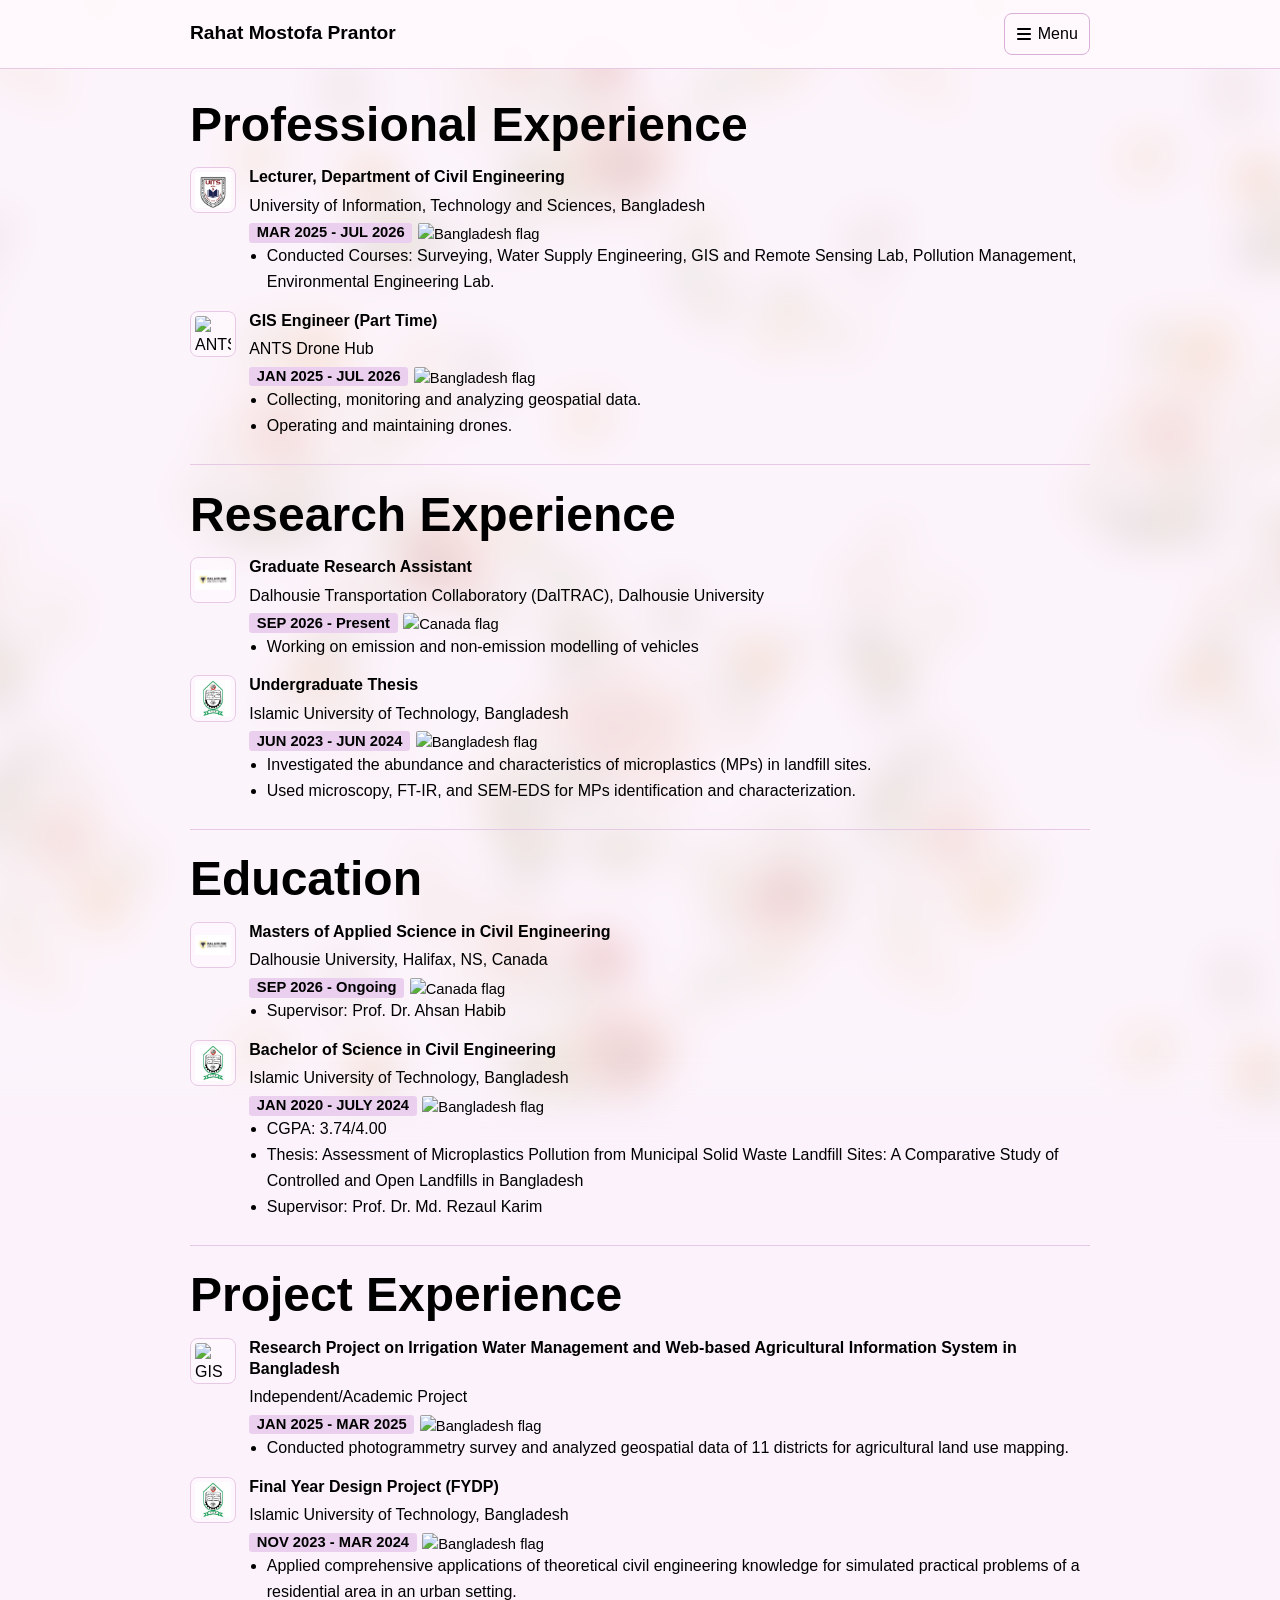
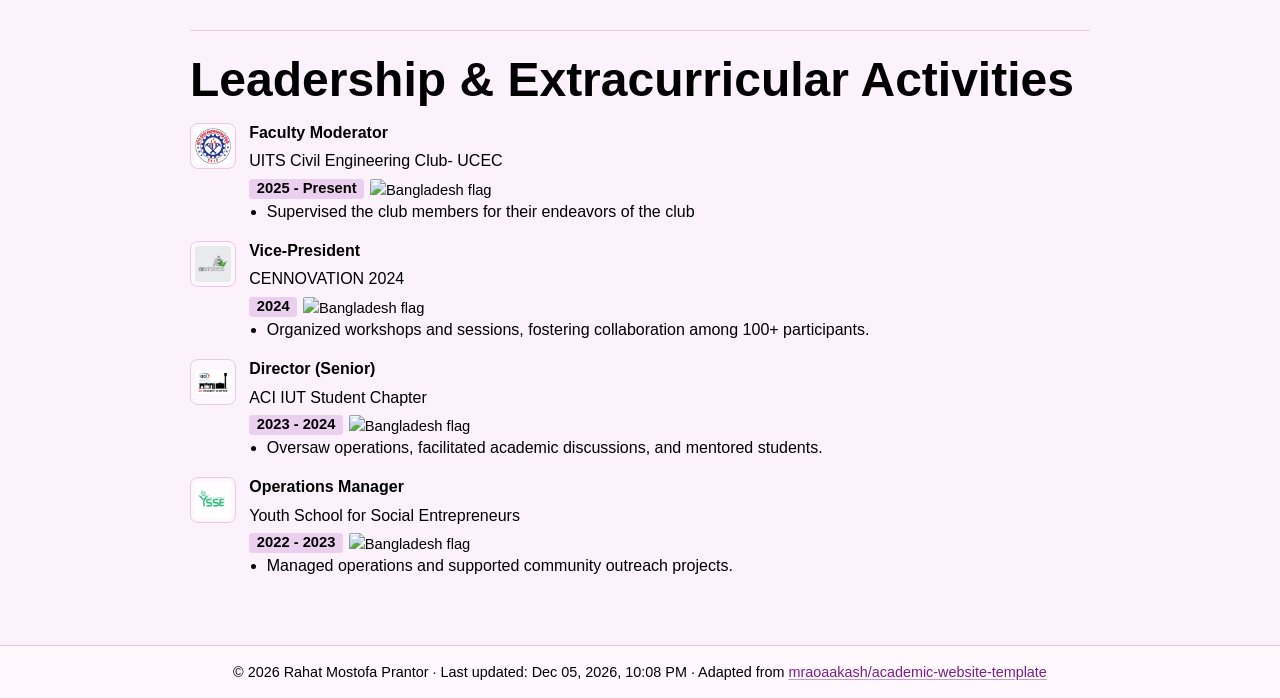
==== pages/cv.html @ fa009521 "Add files via upload" ====
<!DOCTYPE html>
<html lang="en">
<head>
  <meta charset="UTF-8">
  <meta name="viewport" content="width=device-width, initial-scale=1.0">
  <title>CV</title>
  <meta name="description" content="Curriculum Vitae.">
  <link rel="stylesheet" href="https://cdnjs.cloudflare.com/ajax/libs/font-awesome/6.7.2/css/all.min.css">
  <link rel="stylesheet" href="../site/styles.css">
</head>
<body>
  <nav class="topbar" data-site-nav></nav>

  <main class="container cv-main" id="cvContent" aria-live="polite">
    <p>Loading CV…</p>
  </main>

  <footer class="site-footer" data-site-footer></footer>

  <script src="../site/script.js"></script>
  <script src="../site/cv.js"></script>
</body>
</html>
---- site/styles.css ----
:root {
  --bg: #fbf2fb;
  --panel: rgba(255, 249, 253, 0.88);
  --text: #000000;
  --muted: #000000;
  --strong: #000000;
  --accent: #8b1e78;
  --accent-2: #5a2477;
  --link: #7a1f8a;
  --link-visited: #6b2f8f;
  --link-hover: #ad2a8e;
  --border: #e7c9e5;
  --topbar-bg: rgba(255, 249, 253, 0.92);
  --control-bg: rgba(255, 249, 253, 0.88);
  --control-border: #d8afd7;
  --control-border-hover: #b66aac;
  --menu-hover: #f4d9f0;
  --menu-shadow: rgba(77, 31, 88, 0.18);
  --code-bg: #f6dff1;
  --code-text: #000000;
  --tag-bg: #f2c8e9;
  --tag-text: #000000;
  --news-badge-bg: #ead0ee;
  --news-badge-text: #000000;
  --button-text: #fff7fc;
  --focus-ring: rgba(139, 30, 120, 0.18);
  --background-image-opacity: 0.28;
  --site-background-image: none;
}

* {
  box-sizing: border-box;
}

body {
  margin: 0;
  min-height: 100vh;
  display: flex;
  flex-direction: column;
  position: relative;
  isolation: isolate;
  overflow-x: hidden;
  font-family: "Segoe UI", Tahoma, Geneva, Verdana, sans-serif;
  background: var(--bg);
  color: var(--text);
  line-height: 1.6;
}

body::before {
  content: "";
  position: fixed;
  inset: -12vmax;
  z-index: -1;
  pointer-events: none;
  background-image: var(--site-background-image);
  background-position: center;
  background-size: cover;
  filter: blur(18px) saturate(1.08);
  opacity: var(--background-image-opacity);
  transform: translate3d(-2%, -2%, 0) scale(1.12);
  will-change: transform;
  animation: backgroundDrift 22s ease-in-out infinite alternate;
}

a {
  color: var(--link);
  text-decoration-color: color-mix(in srgb, var(--link) 42%, transparent);
  text-underline-offset: 0.16em;
}

a:visited {
  color: var(--link-visited);
}

a:hover {
  color: var(--link-hover);
  text-decoration-color: currentColor;
}

@keyframes backgroundDrift {
  0% {
    transform: translate3d(-3%, -2%, 0) scale(1.12);
  }
  35% {
    transform: translate3d(3%, -4%, 0) scale(1.16);
  }
  70% {
    transform: translate3d(-1%, 4%, 0) scale(1.14);
  }
  100% {
    transform: translate3d(4%, 2%, 0) scale(1.16);
  }
}

@media (prefers-reduced-motion: reduce) {
  body::before {
    animation: none;
  }
}

.container {
  width: min(900px, 92%);
  margin: 0 auto;
}

.topbar {
  position: relative;
  z-index: 40;
  overflow: visible;
  background: var(--topbar-bg);
  border-bottom: 1px solid var(--border);
}

.topbar-inner {
  display: flex;
  align-items: center;
  justify-content: space-between;
  gap: 1rem;
  padding: 0.8rem 0;
  overflow: visible;
}

.site-name {
  font-size: 1.2rem;
  font-weight: 800;
  color: var(--text);
  text-decoration: none;
}

.site-name:visited {
  color: var(--text);
}

.topbar-actions {
  display: flex;
  align-items: center;
  gap: 0.6rem;
  overflow: visible;
}

.menu-dropdown {
  position: relative;
  z-index: 45;
  overflow: visible;
}

.menu-button {
  display: inline-flex;
  align-items: center;
  color: var(--text);
  font: inherit;
  cursor: pointer;
}

.menu-button {
  gap: 0.45rem;
  background: var(--control-bg);
  border: 1px solid var(--control-border);
  border-radius: 0.5rem;
  padding: 0.45rem 0.7rem;
}

.menu-button:hover {
  border-color: var(--control-border-hover);
}

.menu-button[aria-expanded="true"] {
  border-color: var(--accent);
  box-shadow: 0 0 0 2px var(--focus-ring);
}

.menu-list {
  list-style: none;
  position: absolute;
  right: 0;
  top: calc(100% + 0.5rem);
  z-index: 60;
  min-width: 11rem;
  margin: 0;
  padding: 0.35rem;
  background: var(--panel);
  border: 1px solid var(--border);
  border-radius: 0.6rem;
  box-shadow: 0 12px 28px var(--menu-shadow);
  pointer-events: auto;
}

.menu-list * {
  pointer-events: auto;
}

.menu-list[hidden] {
  display: none;
}

.menu-list a {
  display: block;
  padding: 0.45rem 0.55rem;
  color: var(--link);
  text-decoration: none;
  border-radius: 0.45rem;
}

.menu-list a:hover {
  color: var(--link-hover);
  background: var(--menu-hover);
}

.hero {
  padding: 4rem 0 3rem;
}

.hero-layout {
  display: grid;
  grid-template-columns: 1fr auto;
  align-items: center;
  gap: 2rem;
}

.hero-copy {
  min-width: 0;
}

.tag {
  display: inline-block;
  margin: 0 0 0.75rem;
  background: var(--tag-bg);
  color: var(--tag-text);
  font-weight: 600;
  font-size: 0.85rem;
  letter-spacing: 0.02em;
  padding: 0.2rem 0.6rem;
  border-radius: 999px;
}

h1 {
  margin: 0;
  font-size: clamp(2rem, 5vw, 3rem);
  line-height: 1.15;
}

.subtitle {
  margin-top: 1rem;
  color: var(--muted);
  max-width: 65ch;
}

.about-contact {
  margin-top: 0.9rem;
}

.about-contact-title {
  margin: 0 0 0.25rem;
  font-weight: 600;
}

.about-contact p {
  margin: 0;
  color: var(--muted);
}

.news-section {
  margin-top: 1.4rem;
}

.news-section h2 {
  margin: 0 0 0.75rem;
  font-size: 1.15rem;
}

.news-scroll {
  max-height: 14.5rem;
  overflow-y: auto;
  padding-right: 0.35rem;
  scrollbar-width: thin;
  scrollbar-color: var(--control-border) transparent;
}

.news-scroll::-webkit-scrollbar {
  width: 7px;
}

.news-scroll::-webkit-scrollbar-thumb {
  background: var(--control-border);
  border-radius: 999px;
}

.news-scroll::-webkit-scrollbar-track {
  background: transparent;
}

.news-item + .news-item {
  margin-top: 0.95rem;
}

.news-date {
  display: inline-block;
  padding: 0.05rem 0.35rem;
  border-radius: 0.2rem;
  background: var(--news-badge-bg);
  color: var(--news-badge-text);
  font-weight: 600;
}

.news-item p {
  margin: 0;
  line-height: 1.45;
  display: grid;
  grid-template-columns: auto 1fr;
  column-gap: 0.35rem;
  align-items: start;
}

.news-text {
  display: block;
  min-width: 0;
}

.news-item p:not(.news-date) {
  color: var(--muted);
}

.news-more {
  margin: 0.75rem 0 0;
}

.news-main {
  padding-top: 1.6rem;
  padding-bottom: 4rem;
}

.news-page .news-section {
  margin-top: 0;
  background: transparent;
  border: 0;
  border-radius: 0;
  padding: 0;
}

.news-page-heading {
  display: flex;
  align-items: baseline;
  justify-content: space-between;
  gap: 0.8rem;
  margin-bottom: 0.85rem;
}

.news-page-heading h1 {
  margin: 0;
  color: var(--strong);
}

.news-count {
  margin: 0;
  color: var(--muted);
  font-size: 0.95rem;
}

.news-page .news-scroll {
  max-height: none;
  overflow: visible;
  padding-right: 0;
  padding-left: 1rem;
  position: relative;
}

.news-page .news-scroll::before {
  content: "";
  position: absolute;
  left: 0.28rem;
  top: 0.15rem;
  bottom: 0.15rem;
  width: 1px;
  background: var(--control-border-hover);
}

.news-page .news-item {
  position: relative;
}

.news-page .news-item::before {
  content: "";
  position: absolute;
  left: -0.84rem;
  top: 0.55rem;
  width: 0.5rem;
  height: 0.5rem;
  border-radius: 999px;
  background: var(--accent);
  box-shadow: 0 0 0 2px var(--bg);
}

.news-page .news-item-image,
.news-page .news-item-gif {
  display: block;
  width: min(100%, 30rem);
  height: auto;
  margin-top: 0.55rem;
  border-radius: 0.5rem;
  border: 1px solid var(--border);
}

.news-empty {
  color: var(--muted);
}

.social-links {
  display: flex;
  align-items: center;
  justify-content: center;
  gap: 1rem;
  flex-wrap: wrap;
  margin-top: 1.2rem;
}

.social-link {
  display: inline-flex;
  align-items: center;
  justify-content: center;
  font-size: 1.5rem;
  color: var(--text);
  text-decoration: none;
}

.social-link:visited {
  color: var(--text);
}

.social-link:hover {
  color: var(--text);
}

.social-link-logo {
  line-height: 0;
}

.institution-logo {
  display: block;
  width: 1.75rem;
  height: 1.75rem;
  object-fit: contain;
}

.profile-pic {
  display: block;
  width: clamp(165px, 24vw, 240px);
  aspect-ratio: 1 / 1;
  object-fit: cover;
  border-radius: 50%;
  border: 3px solid var(--panel);
  box-shadow: 0 10px 24px var(--menu-shadow);
  margin: 0;
}

.button {
  display: inline-block;
  margin-top: 1.25rem;
  padding: 0.6rem 1rem;
  border-radius: 0.5rem;
  text-decoration: none;
  background: var(--accent);
  color: var(--button-text);
  font-weight: 600;
}

.button:hover {
  background: var(--accent-2);
}

main {
  padding-bottom: 4rem;
}

section {
  background: var(--panel);
  border: 1px solid var(--border);
  border-radius: 0.85rem;
  padding: 1.2rem 1.3rem;
  margin-bottom: 1rem;
}

.cv-main {
  padding-top: 1.6rem;
  padding-bottom: 4rem;
}

.cv-section {
  background: transparent;
  border: 0;
  border-radius: 0;
  margin: 0;
  padding: 0.15rem 0;
}

.cv-section + .cv-section {
  margin-top: 1.45rem;
  padding-top: 1.35rem;
  border-top: 1px solid var(--border);
}

.cv-section h2 {
  margin: 0 0 0.95rem;
  font-size: clamp(2rem, 5vw, 3rem);
  line-height: 1.15;
  color: var(--strong);
}

.cv-section p {
  margin: 0;
}

.cv-section p + p {
  margin-top: 0.3rem;
}

.cv-li-entry {
  display: grid;
  grid-template-columns: 2.9rem 1fr;
  gap: 0.8rem;
  align-items: start;
  margin-top: 0;
}

.cv-li-entry-no-logo {
  grid-template-columns: 2.9rem 1fr;
}

.cv-li-entry-no-logo::before {
  content: "";
  display: block;
  width: 2.9rem;
  height: 2.9rem;
  border-radius: 0.5rem;
  background: color-mix(in srgb, var(--panel) 75%, transparent);
  border: 1px dashed var(--control-border);
}

.cv-li-entry + .cv-li-entry {
  margin-top: 1rem;
}

.cv-li-logo {
  display: block;
  width: 2.9rem;
  height: 2.9rem;
  object-fit: contain;
  border-radius: 0.5rem;
  background: color-mix(in srgb, var(--panel) 75%, transparent);
  border: 1px solid var(--border);
  padding: 0.25rem;
}

.cv-li-content p {
  margin: 0;
}

.cv-li-title {
  font-weight: 700;
  color: var(--strong);
  line-height: 1.3;
}

.cv-li-org {
  color: var(--text);
}

.cv-award-body {
  font-style: italic;
}

.cv-li-meta {
  color: var(--muted);
  font-size: 0.92rem;
  --cv-date-height: 1.35em;
  display: flex;
  align-items: center;
  gap: 0.35rem;
  flex-wrap: wrap;
}

.cv-date-badge {
  display: inline-flex;
  align-items: center;
  min-height: var(--cv-date-height);
  padding: 0 0.48rem;
  border-radius: 0.2rem;
  background: var(--news-badge-bg);
  color: var(--news-badge-text);
  font-weight: 600;
  line-height: 1.15;
}

.cv-flag {
  display: inline-block;
  width: auto;
  height: var(--cv-date-height);
  margin-left: 0;
  vertical-align: middle;
  transform: none;
  border-radius: 0.12rem;
}

.cv-li-bullets {
  margin: 0.04rem 0 0;
  padding-left: 1.1rem;
}

.cv-li-bullets li {
  color: var(--muted);
}

.cv-li-bullets li + li {
  margin-top: 0.02rem;
}

.cv-list {
  margin: 0;
  padding-left: 1.2rem;
}

.cv-list li + li {
  margin-top: 0.35rem;
}

.project-list {
  display: grid;
  gap: 1rem;
}

.project-item-link {
  text-decoration: none;
  color: inherit;
}

.project-item {
  display: grid;
  grid-template-columns: 220px 1fr;
  gap: 1rem;
  align-items: start;
  padding: 0.9rem;
  border: 1px solid var(--border);
  border-radius: 0.85rem;
  background: var(--panel);
  transition: background-color 140ms ease, border-color 140ms ease;
}

.project-item-link:hover .project-item {
  background: var(--menu-hover);
  border-color: var(--control-border-hover);
}

.project-item img {
  width: 100%;
  height: auto;
  border-radius: 0.6rem;
  border: 1px solid var(--border);
}

.project-item h2 {
  margin: 0 0 0.35rem;
}

.project-item p {
  margin: 0 0 0.5rem;
  color: var(--muted);
}

.project-detail-image {
  width: 100%;
  height: auto;
  border-radius: 0.7rem;
  border: 1px solid var(--border);
}

.project-banner-image {
  height: clamp(120px, 19vw, 185px);
  object-fit: cover;
  object-position: center;
}

.project-gallery {
  display: grid;
  gap: 0.85rem;
  grid-template-columns: repeat(auto-fit, minmax(220px, 1fr));
  margin-top: 0.8rem;
}

.project-gallery img {
  width: 100%;
  height: auto;
  border-radius: 0.65rem;
  border: 1px solid var(--border);
}

.project-note {
  color: var(--muted);
  font-style: italic;
}

.publications-page .pub-main {
  padding-top: 2.4rem;
  padding-bottom: 4rem;
}

.pub-section {
  background: transparent;
  border: 0;
  border-radius: 0;
  margin: 0;
  padding: 0;
}

.pub-heading h1 {
  margin: 0;
  font-size: clamp(2.2rem, 5vw, 3.2rem);
  line-height: 1.15;
  color: var(--strong);
}

.pub-heading hr {
  margin: 0.8rem 0 1.2rem;
  border: 0;
  border-top: 1px solid var(--border);
}

.pub-key-carousel {
  display: flex;
  align-items: center;
  gap: 0.6rem;
  margin-bottom: 1.2rem;
}

.pub-arrow {
  width: 2.1rem;
  height: 2.1rem;
  border: 0;
  border-radius: 999px;
  background: transparent;
  color: var(--link);
  cursor: pointer;
}

.pub-arrow:hover {
  color: var(--link-hover);
}

.pub-key-track-wrap {
  flex: 1;
  overflow-x: auto;
  scrollbar-width: none;
}

.pub-key-track-wrap::-webkit-scrollbar {
  display: none;
}

.pub-key-track {
  display: flex;
  gap: 0.95rem;
  padding: 0.1rem;
}

.pub-key-item {
  flex: 0 0 clamp(170px, 21vw, 240px);
  border-radius: 0.55rem;
  overflow: hidden;
  border: 1px solid var(--border);
  text-decoration: none;
  transition: transform 150ms ease, border-color 150ms ease;
}

.pub-key-item:hover {
  transform: translateY(-2px);
  border-color: var(--control-border-hover);
}

.pub-key-item img {
  display: block;
  width: 100%;
  height: auto;
  aspect-ratio: 3 / 4;
  object-fit: cover;
}

.pub-tags {
  display: flex;
  gap: 0.3rem;
  flex-wrap: wrap;
  border-top: 1px solid var(--border);
  border-bottom: 1px solid var(--border);
  padding: 0.4rem 0;
  margin-bottom: 1rem;
}

.pub-tag-btn {
  border: 0;
  background: transparent;
  color: var(--muted);
  font: inherit;
  padding: 0.32rem 0.55rem;
  border-radius: 0.3rem;
  cursor: pointer;
}

.pub-tag-btn:hover {
  background: var(--menu-hover);
  color: var(--text);
}

.pub-tag-btn.is-active {
  color: var(--strong);
  font-weight: 600;
  background: var(--menu-hover);
}

.pub-filter-row {
  display: flex;
  justify-content: space-between;
  align-items: center;
  gap: 0.75rem;
  margin-bottom: 1rem;
}

.pub-search {
  display: flex;
  align-items: center;
  flex: 1;
  max-width: 23rem;
  border: 1px solid var(--border);
  border-radius: 0.45rem;
  overflow: hidden;
  background: var(--panel);
}

.pub-search-input {
  flex: 1;
  border: 0;
  background: transparent;
  color: var(--text);
  font: inherit;
  padding: 0.5rem 0.65rem;
  min-width: 0;
}

.pub-search-input:focus {
  outline: none;
}

.pub-search-btn {
  border: 0;
  background: transparent;
  color: var(--muted);
  padding: 0.45rem 0.6rem;
  cursor: pointer;
}

.pub-search-btn:hover {
  color: var(--text);
}

.pub-reset-btn {
  border: 1px solid var(--border);
  border-radius: 0.45rem;
  padding: 0.45rem 0.8rem;
  font: inherit;
  color: var(--text);
  background: transparent;
  cursor: pointer;
}

.pub-reset-btn:hover {
  background: var(--menu-hover);
}

.pub-list {
  list-style: none;
  margin: 0;
  padding: 0;
  display: flex;
  flex-direction: column;
  gap: 1rem;
}

.pub-item {
  display: grid;
  grid-template-columns: 140px 1fr;
  gap: 0.95rem;
  border: 1px solid var(--border);
  border-radius: 0.75rem;
  padding: 0.8rem;
  background: var(--panel);
}

.pub-cover-link {
  display: block;
  border-radius: 0.55rem;
  overflow: hidden;
  border: 1px solid var(--border);
}

.pub-cover {
  display: block;
  width: 100%;
  height: auto;
  aspect-ratio: 3 / 4;
  object-fit: cover;
}

.pub-item-body {
  min-width: 0;
}

.pub-item-title {
  display: inline-block;
  color: var(--link);
  font-weight: 700;
  text-decoration: none;
  line-height: 1.35;
}

.pub-item-title:hover {
  color: var(--link-hover);
}

.pub-item-authors {
  margin: 0.32rem 0 0;
  color: var(--muted);
}

.pub-item-publisher {
  margin: 0.35rem 0 0;
  color: var(--text);
  font-style: italic;
}

.pub-citation-count {
  display: inline-flex;
  align-items: center;
  gap: 0.32rem;
  width: fit-content;
  margin-top: 0.42rem;
  color: var(--text);
  font-size: 0.9rem;
  line-height: 1.2;
}

.pub-item-links {
  display: flex;
  gap: 0.45rem;
  flex-wrap: wrap;
  margin-top: 0.55rem;
}

.pub-link-btn {
  text-decoration: none;
  border: 1px solid var(--border);
  border-radius: 0.45rem;
  padding: 0.24rem 0.55rem;
  color: var(--link);
  background: transparent;
  font-size: 0.9rem;
}

.pub-link-btn:hover {
  background: var(--menu-hover);
  color: var(--link-hover);
  border-color: var(--control-border-hover);
}

.pub-empty {
  padding: 0.8rem 0;
  color: var(--muted);
}

h2 {
  margin-top: 0;
}

pre {
  margin: 0.75rem 0 0;
  padding: 0.8rem;
  background: var(--code-bg);
  color: var(--code-text);
  border-radius: 0.5rem;
  overflow-x: auto;
}

code {
  font-family: "SFMono-Regular", Menlo, Monaco, Consolas, "Liberation Mono", "Courier New", monospace;
}

.site-footer {
  margin-top: auto;
  border-top: 1px solid var(--border);
  padding: 0.9rem 0;
  color: var(--muted);
  background: var(--topbar-bg);
}

.site-footer p {
  margin: 0;
  text-align: center;
  font-size: 0.9rem;
}

@media (max-width: 720px) {
  .topbar-inner {
    padding: 0.65rem 0;
  }

  .site-name {
    font-size: 1rem;
  }

  .topbar-actions {
    gap: 0.45rem;
  }

  .menu-button {
    padding: 0.4rem 0.6rem;
  }

  .menu-list {
    min-width: 9.5rem;
    max-width: min(88vw, 14rem);
  }

  .hero {
    padding: 2.4rem 0 2rem;
  }

  .hero-layout {
    grid-template-columns: 1fr;
    gap: 1.25rem;
  }

  .profile-pic {
    justify-self: center;
    width: clamp(150px, 46vw, 220px);
  }

  .news-section {
    margin-top: 1.1rem;
  }

  .news-scroll {
    max-height: 12.25rem;
    padding-right: 0.2rem;
  }

  .news-page-heading {
    align-items: flex-start;
    flex-direction: column;
    gap: 0.2rem;
  }

  .social-links {
    gap: 0.85rem;
  }

  .site-footer p {
    font-size: 0.82rem;
    line-height: 1.45;
  }

  .project-item {
    grid-template-columns: 1fr;
  }

  .publications-page .pub-main {
    padding-top: 1.5rem;
  }

  .pub-key-carousel {
    gap: 0.35rem;
    margin-bottom: 1rem;
  }

  .pub-arrow {
    width: 1.85rem;
    height: 1.85rem;
  }

  .pub-key-item {
    flex-basis: clamp(160px, 36vw, 220px);
  }

  .pub-filter-row {
    flex-direction: column;
    align-items: stretch;
  }

  .pub-search {
    max-width: none;
  }

  .pub-item {
    grid-template-columns: 110px 1fr;
    gap: 0.75rem;
  }

  .cv-main {
    padding-top: 1.15rem;
  }

  .cv-section + .cv-section {
    margin-top: 1.2rem;
    padding-top: 1.1rem;
  }

  .cv-li-entry {
    grid-template-columns: 2.5rem 1fr;
    gap: 0.6rem;
    margin-top: 0;
  }

  .cv-li-entry-no-logo::before {
    width: 2.5rem;
    height: 2.5rem;
  }

  .cv-li-logo {
    width: 2.5rem;
    height: 2.5rem;
  }
}

@media (max-width: 420px) {
  .container {
    width: min(900px, 94%);
  }

  .pub-item {
    grid-template-columns: 1fr;
  }

  .pub-cover-link {
    max-width: 180px;
  }

  .menu-button {
    padding: 0.4rem;
  }

  .menu-button span {
    display: none;
  }
}
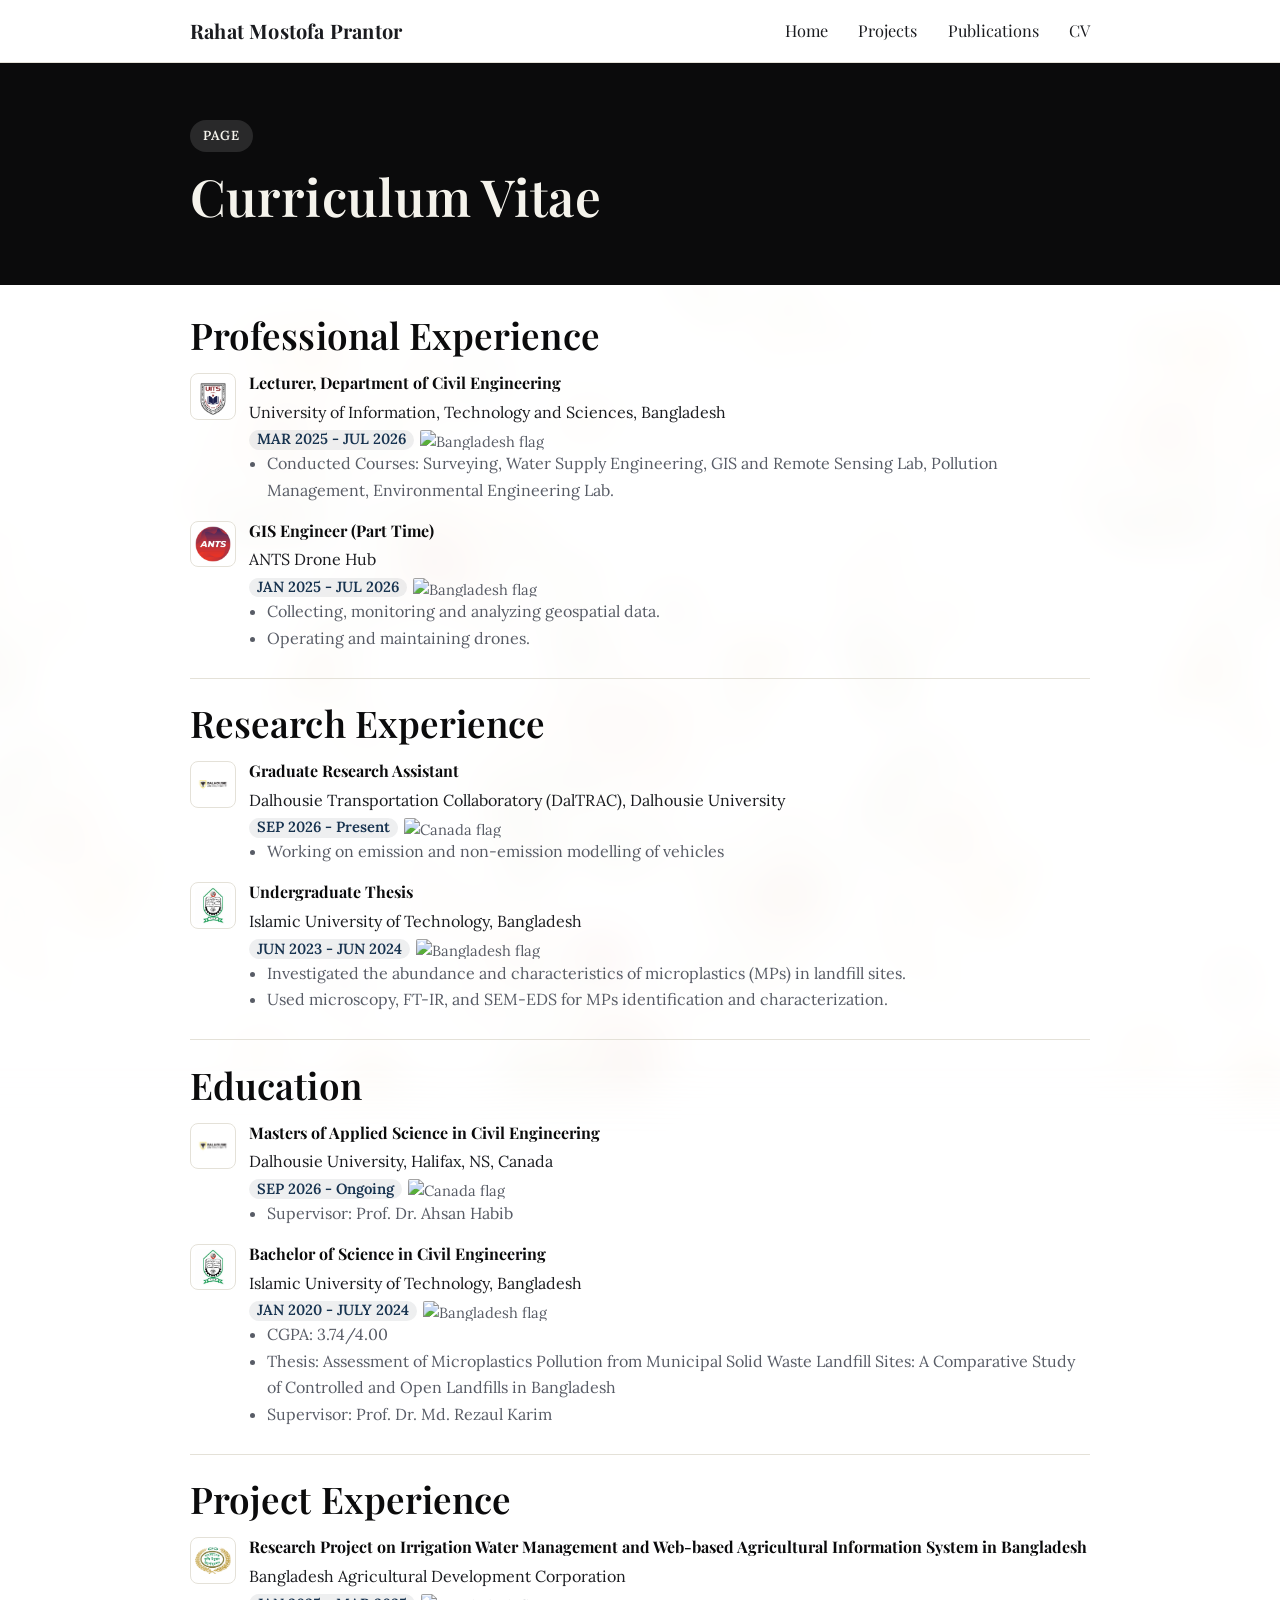
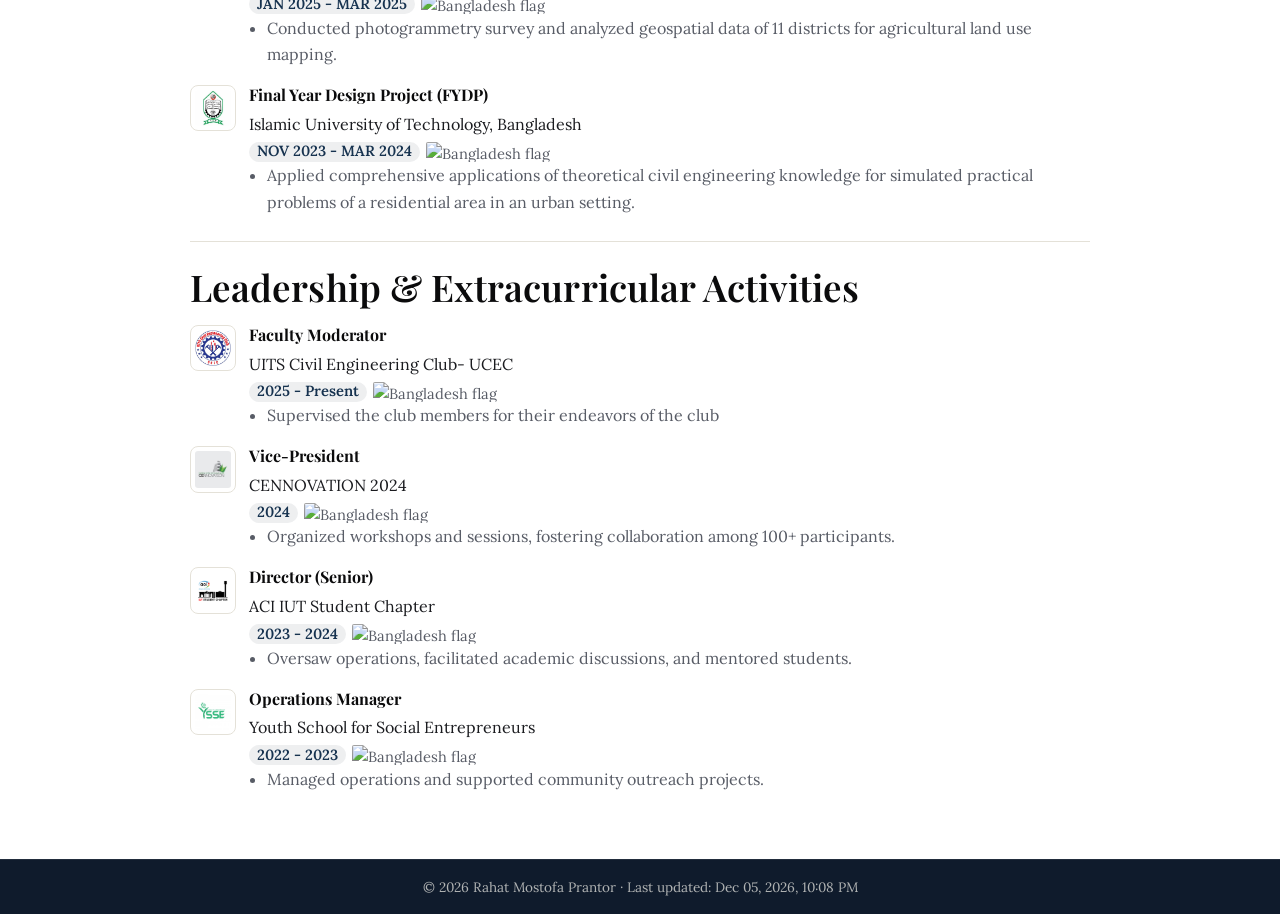
==== commit b931a4c4: "Add dark hero header to CV page" ====
--- a/pages/cv.html
+++ b/pages/cv.html
@@ -11,7 +11,14 @@
 <body>
   <nav class="topbar" data-site-nav></nav>
 
-  <main class="container cv-main" id="cvContent" aria-live="polite">
+    <header class="hero">
+    <div class="container">
+      <p class="tag">Page</p>
+      <h1>Curriculum Vitae</h1>
+    </div>
+  </header>
+
+<main class="container cv-main" id="cvContent" aria-live="polite">
     <p>Loading CV…</p>
   </main>
 
--- a/site/styles.css
+++ b/site/styles.css
@@ -1,31 +1,58 @@
-:root {
-  --bg: #fbf2fb;
-  --panel: rgba(255, 249, 253, 0.88);
-  --text: #000000;
-  --muted: #000000;
-  --strong: #000000;
-  --accent: #8b1e78;
-  --accent-2: #5a2477;
-  --link: #7a1f8a;
-  --link-visited: #6b2f8f;
-  --link-hover: #ad2a8e;
-  --border: #e7c9e5;
-  --topbar-bg: rgba(255, 249, 253, 0.92);
-  --control-bg: rgba(255, 249, 253, 0.88);
-  --control-border: #d8afd7;
-  --control-border-hover: #b66aac;
-  --menu-hover: #f4d9f0;
-  --menu-shadow: rgba(77, 31, 88, 0.18);
-  --code-bg: #f6dff1;
-  --code-text: #000000;
-  --tag-bg: #f2c8e9;
-  --tag-text: #000000;
-  --news-badge-bg: #ead0ee;
-  --news-badge-text: #000000;
-  --button-text: #fff7fc;
-  --focus-ring: rgba(139, 30, 120, 0.18);
-  --background-image-opacity: 0.28;
-  --site-background-image: none;
+@import url('https://fonts.googleapis.com/css2?family=Playfair+Display:ital,wght@0,400;0,500;0,600;0,700;1,400;1,500&family=Lora:ital,wght@0,400;0,500;0,600;1,400&display=swap');
+
+:root{
+  --bg:#FFFFFF;
+  --panel:#FFFFFF;
+
+--text:#1A1B1F;
+  --muted:#585C66;
+  --strong:#0B0B0C;
+
+--ink:#0B0B0C;
+  --navy:#0F1B2C;
+  --navy-2:#1B2D45;
+
+--accent:#14243A;
+  --accent-2:#0B1826;
+
+--link:#16324F;
+  --link-hover:#0B2036;
+  --link-visited:#233F5C;
+
+--border:#E4E1D8;
+
+--topbar-bg:rgba(255,255,255,.92);
+
+--control-bg:#FFFFFF;
+  --control-border:#D8D4C8;
+  --control-border-hover:#16324F;
+
+--menu-hover:#F4F2EC;
+
+--menu-shadow:rgba(0,0,0,.10);
+
+--code-bg:#F3F2EE;
+  --code-text:#1A1B1F;
+
+--tag-bg:rgba(255,255,255,.12);
+  --tag-text:#F5F3EC;
+
+--tag-bg-light:rgba(15,27,44,.08);
+  --tag-text-light:#16324F;
+
+--news-badge-bg:rgba(15,27,44,.07);
+  --news-badge-text:#16324F;
+
+--button-text:#FFFFFF;
+
+--focus-ring:rgba(22,50,79,.20);
+
+--background-image-opacity:.06;
+
+--site-background-image:none;
+
+--font-heading:'Playfair Display', Georgia, 'Times New Roman', serif;
+  --font-body:'Lora', Georgia, serif;
 }
 
 * {
@@ -40,10 +67,10 @@
   position: relative;
   isolation: isolate;
   overflow-x: hidden;
-  font-family: "Segoe UI", Tahoma, Geneva, Verdana, sans-serif;
+  font-family: var(--font-body);
   background: var(--bg);
   color: var(--text);
-  line-height: 1.6;
+  line-height: 1.65;
 }
 
 body::before {
@@ -103,12 +130,19 @@
   margin: 0 auto;
 }
 
+h1, h2, h3 {
+  font-family: var(--font-heading);
+  font-weight: 600;
+  letter-spacing: 0.002em;
+}
+
 .topbar {
   position: relative;
   z-index: 40;
   overflow: visible;
   background: var(--topbar-bg);
   border-bottom: 1px solid var(--border);
+  backdrop-filter: saturate(1.1) blur(6px);
 }
 
 .topbar-inner {
@@ -116,15 +150,17 @@
   align-items: center;
   justify-content: space-between;
   gap: 1rem;
-  padding: 0.8rem 0;
+  padding: 0.9rem 0;
   overflow: visible;
 }
 
 .site-name {
-  font-size: 1.2rem;
-  font-weight: 800;
+  font-family: var(--font-heading);
+  font-size: 1.25rem;
+  font-weight: 700;
   color: var(--text);
   text-decoration: none;
+  letter-spacing: 0.01em;
 }
 
 .site-name:visited {
@@ -139,25 +175,22 @@
 }
 
 .menu-dropdown {
-  position: relative;
+  position: static;
   z-index: 45;
   overflow: visible;
 }
 
 .menu-button {
-  display: inline-flex;
+  display: none;
   align-items: center;
   color: var(--text);
   font: inherit;
   cursor: pointer;
-}
-
-.menu-button {
   gap: 0.45rem;
   background: var(--control-bg);
   border: 1px solid var(--control-border);
-  border-radius: 0.5rem;
-  padding: 0.45rem 0.7rem;
+  border-radius: 999px;
+  padding: 0.45rem 0.9rem;
 }
 
 .menu-button:hover {
@@ -171,18 +204,19 @@
 
 .menu-list {
   list-style: none;
-  position: absolute;
-  right: 0;
-  top: calc(100% + 0.5rem);
+  position: static;
   z-index: 60;
-  min-width: 11rem;
-  margin: 0;
-  padding: 0.35rem;
-  background: var(--panel);
-  border: 1px solid var(--border);
-  border-radius: 0.6rem;
-  box-shadow: 0 12px 28px var(--menu-shadow);
+  display: flex;
+  align-items: center;
+  gap: 1.9rem;
+  margin: 0;
+  padding: 0;
+  background: transparent;
+  border: 0;
+  border-radius: 0;
+  box-shadow: none;
   pointer-events: auto;
+  min-width: 0;
 }
 
 .menu-list * {
@@ -190,31 +224,37 @@
 }
 
 .menu-list[hidden] {
-  display: none;
+  display: flex;
 }
 
 .menu-list a {
   display: block;
-  padding: 0.45rem 0.55rem;
-  color: var(--link);
+  padding: 0;
+  color: var(--text);
+  font-family: var(--font-heading);
+  font-size: 1.02rem;
   text-decoration: none;
-  border-radius: 0.45rem;
+  border-radius: 0;
+  border-bottom: 1px solid transparent;
 }
 
 .menu-list a:hover {
   color: var(--link-hover);
-  background: var(--menu-hover);
+  background: transparent;
+  border-bottom-color: currentColor;
 }
 
 .hero {
-  padding: 4rem 0 3rem;
+  padding: 3.6rem 0;
+  background: var(--ink);
+  color: #F5F3EC;
 }
 
 .hero-layout {
   display: grid;
   grid-template-columns: 1fr auto;
   align-items: center;
-  gap: 2rem;
+  gap: 2.5rem;
 }
 
 .hero-copy {
@@ -223,35 +263,81 @@
 
 .tag {
   display: inline-block;
-  margin: 0 0 0.75rem;
+  margin: 0 0 0.9rem;
   background: var(--tag-bg);
   color: var(--tag-text);
   font-weight: 600;
-  font-size: 0.85rem;
-  letter-spacing: 0.02em;
-  padding: 0.2rem 0.6rem;
-  border-radius: 999px;
-}
-
-h1 {
-  margin: 0;
-  font-size: clamp(2rem, 5vw, 3rem);
-  line-height: 1.15;
+  font-size: 0.82rem;
+  letter-spacing: 0.06em;
+  text-transform: uppercase;
+  padding: 0.3rem 0.8rem;
+  border-radius: 999px;
+}
+
+.hero h1 {
+  margin: 0;
+  font-size: clamp(2.1rem, 5vw, 3.2rem);
+  line-height: 1.2;
+  font-weight: 600;
+  color: #F5F3EC;
+}
+
+.hero .subtitle {
+  color: rgba(245,243,236,.78);
 }
 
 .subtitle {
   margin-top: 1rem;
   color: var(--muted);
   max-width: 65ch;
+  font-size: 1.05rem;
+}
+
+.intro-section {
+  padding: 3.2rem 0 1rem;
+  background: transparent;
+  border: 0;
+}
+
+.intro-section .hero-layout {
+  gap: 2.5rem;
+}
+
+.hero-subtitle {
+  margin: 0.75rem 0 1rem;
+  font-size: 1.2rem;
+  font-weight: 500;
+  color: var(--link);
+  line-height: 1.5;
+  font-family: var(--font-heading);
+}
+
+.hero-tags {
+  display: flex;
+  flex-wrap: wrap;
+  gap: 0.75rem;
+  margin-bottom: 1.5rem;
+}
+
+.hero-tag {
+  display: inline-flex;
+  align-items: center;
+  padding: 0.45rem 0.9rem;
+  border-radius: 999px;
+  background: var(--tag-bg-light);
+  color: var(--tag-text-light);
+  font-size: 0.9rem;
+  font-weight: 600;
 }
 
 .about-contact {
-  margin-top: 0.9rem;
+  margin-top: 1.1rem;
 }
 
 .about-contact-title {
   margin: 0 0 0.25rem;
   font-weight: 600;
+  color: var(--strong);
 }
 
 .about-contact p {
@@ -260,12 +346,17 @@
 }
 
 .news-section {
-  margin-top: 1.4rem;
+  margin-top: 0;
+  background: transparent;
+  border: 0;
+  border-radius: 0;
+  padding: 2rem 0 0;
 }
 
 .news-section h2 {
-  margin: 0 0 0.75rem;
-  font-size: 1.15rem;
+  margin: 0 0 0.9rem;
+  font-size: 1.3rem;
+  color: var(--strong);
 }
 
 .news-scroll {
@@ -295,8 +386,8 @@
 
 .news-date {
   display: inline-block;
-  padding: 0.05rem 0.35rem;
-  border-radius: 0.2rem;
+  padding: 0.05rem 0.4rem;
+  border-radius: 999px;
   background: var(--news-badge-bg);
   color: var(--news-badge-text);
   font-weight: 600;
@@ -321,7 +412,7 @@
 }
 
 .news-more {
-  margin: 0.75rem 0 0;
+  margin: 0.9rem 0 0;
 }
 
 .news-main {
@@ -386,7 +477,7 @@
   width: 0.5rem;
   height: 0.5rem;
   border-radius: 999px;
-  background: var(--accent);
+  background: var(--link);
   box-shadow: 0 0 0 2px var(--bg);
 }
 
@@ -404,11 +495,58 @@
   color: var(--muted);
 }
 
+.quick-links {
+  display: flex;
+  flex-wrap: wrap;
+  justify-content: center;
+  gap: 1.1rem;
+  padding: 2.2rem 0 3.2rem;
+}
+
+.quick-link-pill {
+  display: inline-flex;
+  align-items: center;
+  justify-content: center;
+  text-align: center;
+  padding: 1.1rem 1.8rem;
+  min-width: 11rem;
+  border-radius: 999px;
+  background: var(--navy);
+  color: #F5F3EC;
+  font-family: var(--font-heading);
+  font-size: 1.05rem;
+  font-weight: 600;
+  text-decoration: none;
+  box-shadow: 0 10px 24px rgba(15,27,44,.18);
+  transition: transform 150ms ease, background-color 150ms ease;
+}
+
+.quick-link-pill:hover {
+  background: var(--navy-2);
+  color: #FFFFFF;
+  transform: translateY(-2px);
+}
+
+.connect-band {
+  background: var(--navy);
+  color: #F5F3EC;
+  padding: 3.2rem 0;
+  text-align: center;
+  margin-top: auto;
+}
+
+.connect-band h2 {
+  margin: 0 0 1.3rem;
+  font-size: clamp(1.6rem, 4vw, 2.2rem);
+  color: #F5F3EC;
+  font-weight: 500;
+}
+
 .social-links {
   display: flex;
   align-items: center;
   justify-content: center;
-  gap: 1rem;
+  gap: 1.3rem;
   flex-wrap: wrap;
   margin-top: 1.2rem;
 }
@@ -417,17 +555,19 @@
   display: inline-flex;
   align-items: center;
   justify-content: center;
-  font-size: 1.5rem;
-  color: var(--text);
+  font-size: 1.4rem;
+  color: inherit;
   text-decoration: none;
+  opacity: 0.9;
 }
 
 .social-link:visited {
-  color: var(--text);
+  color: inherit;
 }
 
 .social-link:hover {
-  color: var(--text);
+  color: inherit;
+  opacity: 1;
 }
 
 .social-link-logo {
@@ -448,23 +588,24 @@
   object-fit: cover;
   border-radius: 50%;
   border: 3px solid var(--panel);
-  box-shadow: 0 10px 24px var(--menu-shadow);
+  box-shadow: 0 10px 28px var(--menu-shadow);
   margin: 0;
 }
 
 .button {
   display: inline-block;
   margin-top: 1.25rem;
-  padding: 0.6rem 1rem;
-  border-radius: 0.5rem;
+  padding: 0.65rem 1.3rem;
+  border-radius: 999px;
   text-decoration: none;
-  background: var(--accent);
+  background: var(--navy);
   color: var(--button-text);
   font-weight: 600;
+  font-family: var(--font-heading);
 }
 
 .button:hover {
-  background: var(--accent-2);
+  background: var(--navy-2);
 }
 
 main {
@@ -474,8 +615,8 @@
 section {
   background: var(--panel);
   border: 1px solid var(--border);
-  border-radius: 0.85rem;
-  padding: 1.2rem 1.3rem;
+  border-radius: 0.9rem;
+  padding: 1.3rem 1.4rem;
   margin-bottom: 1rem;
 }
 
@@ -493,15 +634,15 @@
 }
 
 .cv-section + .cv-section {
-  margin-top: 1.45rem;
-  padding-top: 1.35rem;
+  margin-top: 1.5rem;
+  padding-top: 1.4rem;
   border-top: 1px solid var(--border);
 }
 
 .cv-section h2 {
-  margin: 0 0 0.95rem;
-  font-size: clamp(2rem, 5vw, 3rem);
-  line-height: 1.15;
+  margin: 0 0 1rem;
+  font-size: clamp(1.7rem, 4vw, 2.3rem);
+  line-height: 1.2;
   color: var(--strong);
 }
 
@@ -536,7 +677,7 @@
 }
 
 .cv-li-entry + .cv-li-entry {
-  margin-top: 1rem;
+  margin-top: 1.1rem;
 }
 
 .cv-li-logo {
@@ -558,6 +699,7 @@
   font-weight: 700;
   color: var(--strong);
   line-height: 1.3;
+  font-family: var(--font-heading);
 }
 
 .cv-li-org {
@@ -582,8 +724,8 @@
   display: inline-flex;
   align-items: center;
   min-height: var(--cv-date-height);
-  padding: 0 0.48rem;
-  border-radius: 0.2rem;
+  padding: 0 0.5rem;
+  border-radius: 999px;
   background: var(--news-badge-bg);
   color: var(--news-badge-text);
   font-weight: 600;
@@ -624,7 +766,8 @@
 
 .project-list {
   display: grid;
-  gap: 1rem;
+  gap: 1.1rem;
+  padding-top: 1.6rem;
 }
 
 .project-item-link {
@@ -637,16 +780,18 @@
   grid-template-columns: 220px 1fr;
   gap: 1rem;
   align-items: start;
-  padding: 0.9rem;
-  border: 1px solid var(--border);
-  border-radius: 0.85rem;
+  padding: 1rem;
+  border: 1px solid var(--border);
+  border-radius: 0.9rem;
   background: var(--panel);
-  transition: background-color 140ms ease, border-color 140ms ease;
+  box-shadow: 0 6px 18px rgba(11,11,12,.04);
+  transition: background-color 140ms ease, border-color 140ms ease, transform 140ms ease;
 }
 
 .project-item-link:hover .project-item {
   background: var(--menu-hover);
   border-color: var(--control-border-hover);
+  transform: translateY(-2px);
 }
 
 .project-item img {
@@ -657,7 +802,8 @@
 }
 
 .project-item h2 {
-  margin: 0 0 0.35rem;
+  margin: 0 0 0.4rem;
+  font-size: 1.35rem;
 }
 
 .project-item p {
@@ -762,7 +908,7 @@
 
 .pub-key-item {
   flex: 0 0 clamp(170px, 21vw, 240px);
-  border-radius: 0.55rem;
+  border-radius: 0.6rem;
   overflow: hidden;
   border: 1px solid var(--border);
   text-decoration: none;
@@ -788,7 +934,7 @@
   flex-wrap: wrap;
   border-top: 1px solid var(--border);
   border-bottom: 1px solid var(--border);
-  padding: 0.4rem 0;
+  padding: 0.5rem 0;
   margin-bottom: 1rem;
 }
 
@@ -797,8 +943,8 @@
   background: transparent;
   color: var(--muted);
   font: inherit;
-  padding: 0.32rem 0.55rem;
-  border-radius: 0.3rem;
+  padding: 0.32rem 0.6rem;
+  border-radius: 999px;
   cursor: pointer;
 }
 
@@ -808,9 +954,9 @@
 }
 
 .pub-tag-btn.is-active {
-  color: var(--strong);
+  color: #F5F3EC;
   font-weight: 600;
-  background: var(--menu-hover);
+  background: var(--navy);
 }
 
 .pub-filter-row {
@@ -827,7 +973,7 @@
   flex: 1;
   max-width: 23rem;
   border: 1px solid var(--border);
-  border-radius: 0.45rem;
+  border-radius: 999px;
   overflow: hidden;
   background: var(--panel);
 }
@@ -838,7 +984,7 @@
   background: transparent;
   color: var(--text);
   font: inherit;
-  padding: 0.5rem 0.65rem;
+  padding: 0.5rem 0.8rem;
   min-width: 0;
 }
 
@@ -850,7 +996,7 @@
   border: 0;
   background: transparent;
   color: var(--muted);
-  padding: 0.45rem 0.6rem;
+  padding: 0.45rem 0.7rem;
   cursor: pointer;
 }
 
@@ -860,8 +1006,8 @@
 
 .pub-reset-btn {
   border: 1px solid var(--border);
-  border-radius: 0.45rem;
-  padding: 0.45rem 0.8rem;
+  border-radius: 999px;
+  padding: 0.45rem 0.9rem;
   font: inherit;
   color: var(--text);
   background: transparent;
@@ -886,9 +1032,10 @@
   grid-template-columns: 140px 1fr;
   gap: 0.95rem;
   border: 1px solid var(--border);
-  border-radius: 0.75rem;
-  padding: 0.8rem;
+  border-radius: 0.8rem;
+  padding: 0.9rem;
   background: var(--panel);
+  box-shadow: 0 6px 18px rgba(11,11,12,.04);
 }
 
 .pub-cover-link {
@@ -916,6 +1063,7 @@
   font-weight: 700;
   text-decoration: none;
   line-height: 1.35;
+  font-family: var(--font-heading);
 }
 
 .pub-item-title:hover {
@@ -954,8 +1102,8 @@
 .pub-link-btn {
   text-decoration: none;
   border: 1px solid var(--border);
-  border-radius: 0.45rem;
-  padding: 0.24rem 0.55rem;
+  border-radius: 999px;
+  padding: 0.28rem 0.7rem;
   color: var(--link);
   background: transparent;
   font-size: 0.9rem;
@@ -983,24 +1131,21 @@
   color: var(--code-text);
   border-radius: 0.5rem;
   overflow-x: auto;
-}
-
-code {
-  font-family: "SFMono-Regular", Menlo, Monaco, Consolas, "Liberation Mono", "Courier New", monospace;
+  font-family: "Courier New", monospace;
 }
 
 .site-footer {
   margin-top: auto;
-  border-top: 1px solid var(--border);
-  padding: 0.9rem 0;
-  color: var(--muted);
-  background: var(--topbar-bg);
+  border-top: 1px solid rgba(255,255,255,.08);
+  padding: 1rem 0;
+  color: rgba(245,243,236,.7);
+  background: var(--navy);
 }
 
 .site-footer p {
   margin: 0;
   text-align: center;
-  font-size: 0.9rem;
+  font-size: 0.85rem;
 }
 
 @media (max-width: 720px) {
@@ -1008,141 +1153,146 @@
     padding: 0.65rem 0;
   }
 
-  .site-name {
-    font-size: 1rem;
-  }
-
-  .topbar-actions {
-    gap: 0.45rem;
-  }
-
-  .menu-button {
-    padding: 0.4rem 0.6rem;
-  }
-
-  .menu-list {
-    min-width: 9.5rem;
-    max-width: min(88vw, 14rem);
-  }
-
-  .hero {
-    padding: 2.4rem 0 2rem;
-  }
-
-  .hero-layout {
-    grid-template-columns: 1fr;
-    gap: 1.25rem;
-  }
-
-  .profile-pic {
-    justify-self: center;
-    width: clamp(150px, 46vw, 220px);
-  }
-
-  .news-section {
-    margin-top: 1.1rem;
-  }
-
-  .news-scroll {
-    max-height: 12.25rem;
-    padding-right: 0.2rem;
-  }
-
-  .news-page-heading {
-    align-items: flex-start;
-    flex-direction: column;
-    gap: 0.2rem;
-  }
-
-  .social-links {
-    gap: 0.85rem;
-  }
-
-  .site-footer p {
-    font-size: 0.82rem;
-    line-height: 1.45;
-  }
-
-  .project-item {
-    grid-template-columns: 1fr;
-  }
-
-  .publications-page .pub-main {
-    padding-top: 1.5rem;
-  }
-
-  .pub-key-carousel {
-    gap: 0.35rem;
-    margin-bottom: 1rem;
-  }
-
-  .pub-arrow {
-    width: 1.85rem;
-    height: 1.85rem;
-  }
-
-  .pub-key-item {
-    flex-basis: clamp(160px, 36vw, 220px);
-  }
-
-  .pub-filter-row {
-    flex-direction: column;
-    align-items: stretch;
-  }
-
-  .pub-search {
-    max-width: none;
-  }
-
-  .pub-item {
-    grid-template-columns: 110px 1fr;
-    gap: 0.75rem;
-  }
-
-  .cv-main {
-    padding-top: 1.15rem;
-  }
-
-  .cv-section + .cv-section {
-    margin-top: 1.2rem;
-    padding-top: 1.1rem;
-  }
-
-  .cv-li-entry {
-    grid-template-columns: 2.5rem 1fr;
-    gap: 0.6rem;
-    margin-top: 0;
-  }
-
-  .cv-li-entry-no-logo::before {
-    width: 2.5rem;
-    height: 2.5rem;
-  }
-
-  .cv-li-logo {
-    width: 2.5rem;
-    height: 2.5rem;
-  }
-}
-
-@media (max-width: 420px) {
-  .container {
-    width: min(900px, 94%);
-  }
-
-  .pub-item {
-    grid-template-columns: 1fr;
-  }
-
-  .pub-cover-link {
-    max-width: 180px;
-  }
-
-  .menu-button {
-    padding: 0.4rem;
-  }
-
-  .menu-button span {
-    display: none;
-  }
-}
+.site-name {
+  font-size: 1rem;
+}
+
+.topbar-actions {
+  gap: 0.45rem;
+}
+
+.menu-button {
+  display: inline-flex;
+  padding: 0.4rem 0.7rem;
+}
+
+.menu-dropdown {
+  position: relative;
+}
+
+.menu-list {
+  position: absolute;
+  right: 0;
+  top: calc(100% + 0.5rem);
+  flex-direction: column;
+  align-items: stretch;
+  gap: 0;
+  min-width: 9.5rem;
+  max-width: min(88vw, 14rem);
+  background: var(--panel);
+  border: 1px solid var(--border);
+  border-radius: 0.6rem;
+  box-shadow: 0 12px 28px var(--menu-shadow);
+  padding: 0.35rem;
+}
+
+.menu-list[hidden] {
+  display: none;
+}
+
+.menu-list a {
+  padding: 0.5rem 0.6rem;
+  border-radius: 0.45rem;
+  border-bottom: 0;
+}
+
+.menu-list a:hover {
+  background: var(--menu-hover);
+}
+
+.hero {
+  padding: 2.4rem 0 2rem;
+}
+
+.hero-layout {
+  grid-template-columns: 1fr;
+  gap: 1.25rem;
+}
+
+.profile-pic {
+  justify-self: center;
+  width: clamp(150px, 46vw, 220px);
+}
+
+.news-section {
+  margin-top: 1.1rem;
+}
+
+.news-scroll {
+  max-height: 12.25rem;
+  padding-right: 0.2rem;
+}
+
+.news-page-heading {
+  align-items: flex-start;
+  flex-direction: column;
+  gap: 0.2rem;
+}
+
+.quick-links {
+  flex-direction: column;
+  align-items: stretch;
+  padding: 1.6rem 0 2.2rem;
+}
+
+.quick-link-pill {
+  width: 100%;
+}
+
+.social-links {
+  gap: 0.85rem;
+}
+
+.site-footer p {
+  font-size: 0.82rem;
+  line-height: 1.45;
+}
+
+.project-item {
+  grid-template-columns: 1fr;
+}
+
+.publications-page .pub-main {
+  padding-top: 1.5rem;
+}
+
+.pub-key-carousel {
+  gap: 0.35rem;
+  margin-bottom: 1rem;
+}
+
+.pub-arrow {
+  width: 1.85rem;
+  height: 1.85rem;
+}
+
+.pub-key-item {
+  flex-basis: clamp(160px, 36vw, 220px);
+}
+
+.pub-filter-row {
+  flex-direction: column;
+  align-items: stretch;
+}
+
+.pub-search {
+  max-width: none;
+}
+
+.pub-item {
+  grid-template-columns: 96px 1fr;
+}
+}
+
+
+.quick-link-pill:visited {
+  color: #F5F3EC;
+}
+
+.quick-link-pill:hover {
+  color: #FFFFFF;
+}
+
+.social-link:visited {
+  color: inherit;
+}
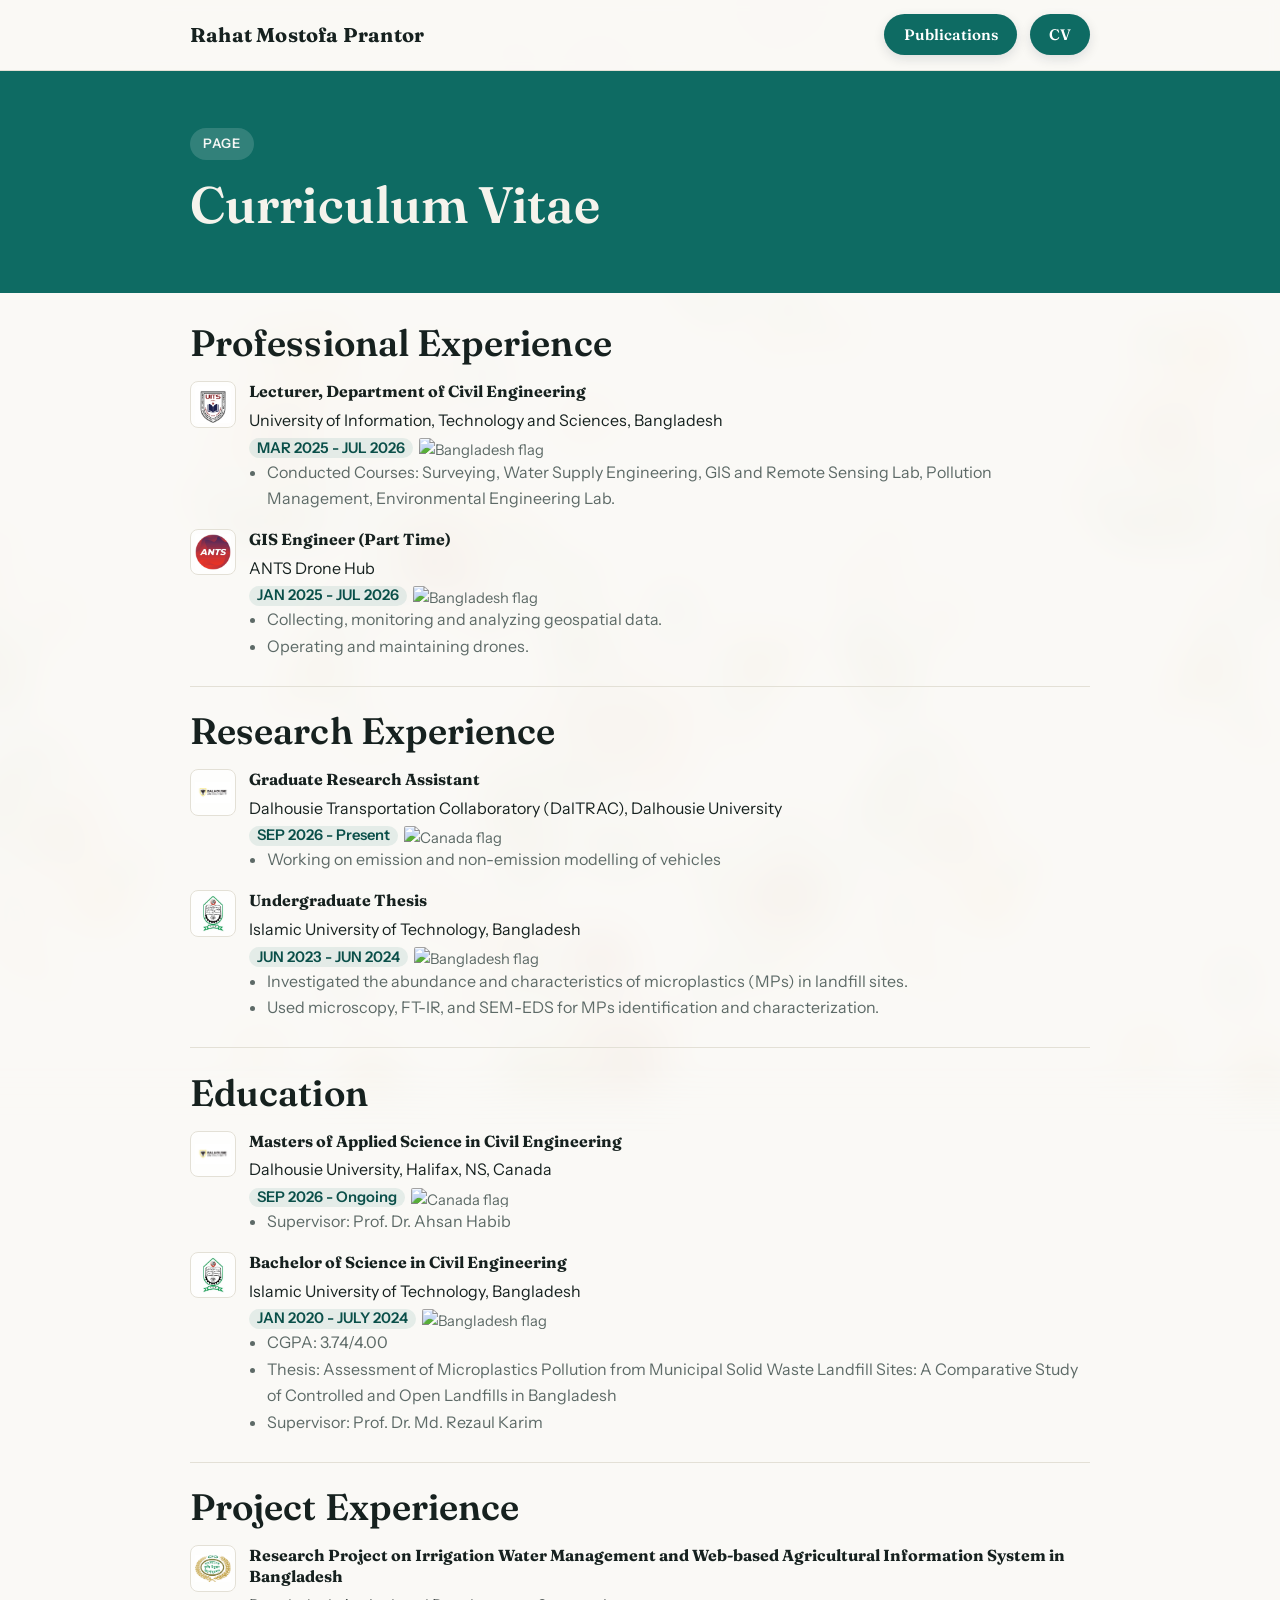
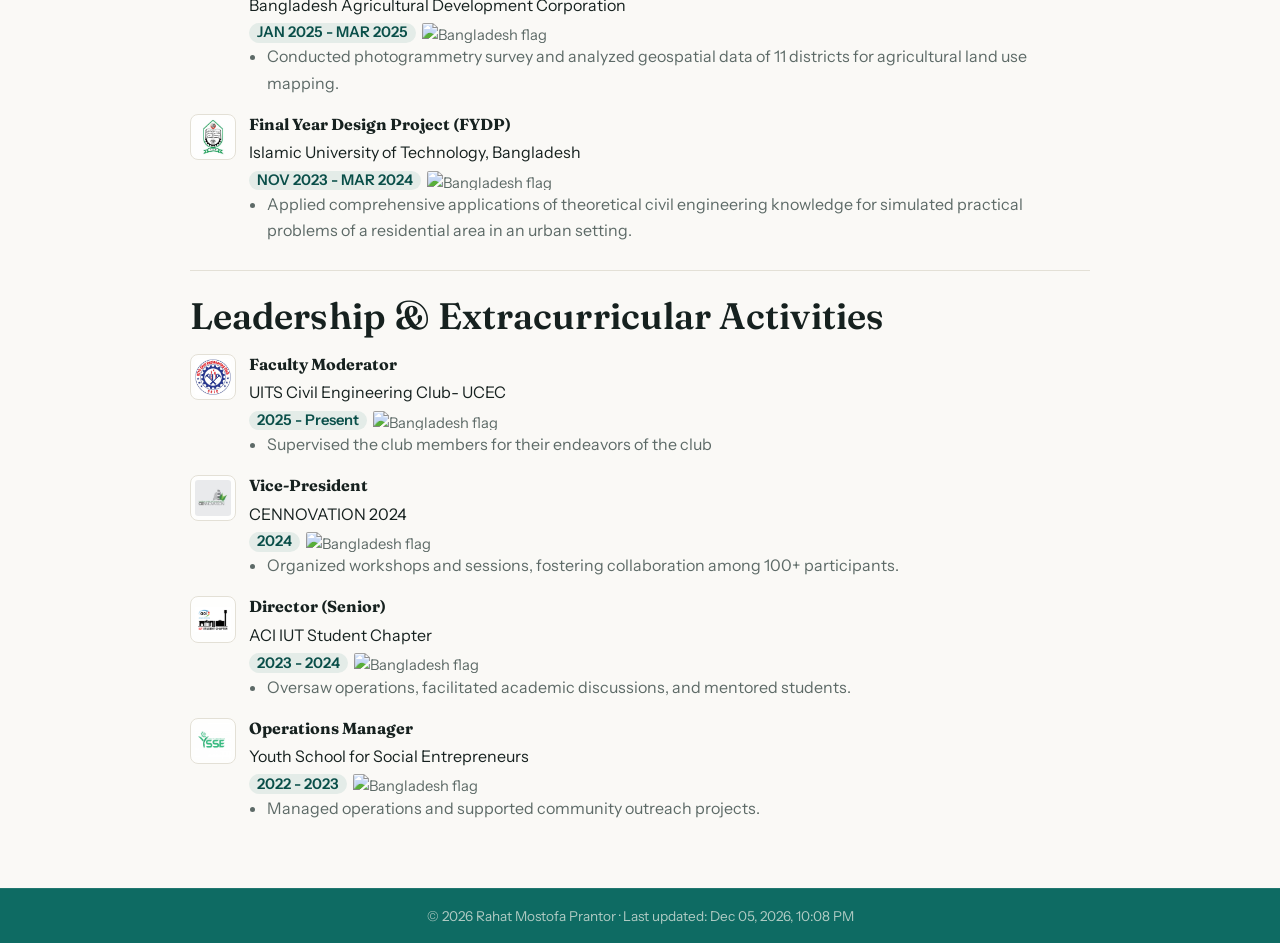
==== commit 9ba9ceb0: "Update cv.html" ====
--- a/pages/cv.html
+++ b/pages/cv.html
@@ -7,6 +7,8 @@
   <meta name="description" content="Curriculum Vitae.">
   <link rel="stylesheet" href="https://cdnjs.cloudflare.com/ajax/libs/font-awesome/6.7.2/css/all.min.css">
   <link rel="stylesheet" href="../site/styles.css">
+  <link rel="stylesheet" href="../site/styles.css">
+  <link rel="stylesheet" href="../site/theme-fix.css">
 </head>
 <body>
   <nav class="topbar" data-site-nav></nav>
--- a/site/styles.css
+++ b/site/styles.css
@@ -4,54 +4,54 @@
   --bg:#FFFFFF;
   --panel:#FFFFFF;
 
---text:#1A1B1F;
+  --text:#1A1B1F;
   --muted:#585C66;
   --strong:#0B0B0C;
 
---ink:#0B0B0C;
+  --ink:#0B0B0C;
   --navy:#0F1B2C;
   --navy-2:#1B2D45;
 
---accent:#14243A;
+  --accent:#14243A;
   --accent-2:#0B1826;
 
---link:#16324F;
+  --link:#16324F;
   --link-hover:#0B2036;
   --link-visited:#233F5C;
 
---border:#E4E1D8;
-
---topbar-bg:rgba(255,255,255,.92);
-
---control-bg:#FFFFFF;
+  --border:#E4E1D8;
+
+  --topbar-bg:rgba(255,255,255,.92);
+
+  --control-bg:#FFFFFF;
   --control-border:#D8D4C8;
   --control-border-hover:#16324F;
 
---menu-hover:#F4F2EC;
-
---menu-shadow:rgba(0,0,0,.10);
-
---code-bg:#F3F2EE;
+  --menu-hover:#F4F2EC;
+
+  --menu-shadow:rgba(0,0,0,.10);
+
+  --code-bg:#F3F2EE;
   --code-text:#1A1B1F;
 
---tag-bg:rgba(255,255,255,.12);
+  --tag-bg:rgba(255,255,255,.12);
   --tag-text:#F5F3EC;
 
---tag-bg-light:rgba(15,27,44,.08);
+  --tag-bg-light:rgba(15,27,44,.08);
   --tag-text-light:#16324F;
 
---news-badge-bg:rgba(15,27,44,.07);
+  --news-badge-bg:rgba(15,27,44,.07);
   --news-badge-text:#16324F;
 
---button-text:#FFFFFF;
-
---focus-ring:rgba(22,50,79,.20);
-
---background-image-opacity:.06;
-
---site-background-image:none;
-
---font-heading:'Playfair Display', Georgia, 'Times New Roman', serif;
+  --button-text:#FFFFFF;
+
+  --focus-ring:rgba(22,50,79,.20);
+
+  --background-image-opacity:.06;
+
+  --site-background-image:none;
+
+  --font-heading:'Playfair Display', Georgia, 'Times New Roman', serif;
   --font-body:'Lora', Georgia, serif;
 }
 
@@ -527,6 +527,27 @@
   transform: translateY(-2px);
 }
 
+.collab-band {
+  background: var(--tag-bg-light);
+  color: var(--strong);
+  padding: 2.4rem 0;
+  text-align: center;
+  border-radius: 0;
+}
+
+.collab-band h2 {
+  margin: 0 0 0.6rem;
+  font-size: clamp(1.4rem, 3.4vw, 1.9rem);
+  color: var(--strong);
+}
+
+.collab-band p {
+  margin: 0 auto;
+  max-width: 60ch;
+  color: var(--muted);
+  font-size: 1.05rem;
+}
+
 .connect-band {
   background: var(--navy);
   color: #F5F3EC;
@@ -1284,7 +1305,6 @@
 }
 }
 
-
 .quick-link-pill:visited {
   color: #F5F3EC;
 }
@@ -1296,3 +1316,47 @@
 .social-link:visited {
   color: inherit;
 }
+
+/* --- NEW HEADER BUTTON STYLES --- */
+.header-nav {
+  display: flex;
+  align-items: center;
+  gap: 0.8rem;
+}
+
+/* Targeting 'a.nav-button' specifically to override default link and visited behaviors */
+a.nav-button,
+a.nav-button:visited {
+  display: inline-flex;
+  align-items: center;
+  justify-content: center;
+  padding: 0.5rem 1.2rem;
+  border-radius: 999px;
+  text-decoration: none;
+  background: var(--navy);
+  color: #FFFFFF !important; /* Enforces white font color strictly */
+  font-weight: 600;
+  font-family: var(--font-heading);
+  font-size: 0.95rem;
+  box-shadow: 0 4px 12px rgba(15,27,44,.12);
+  transition: transform 150ms ease, background-color 150ms ease;
+}
+
+a.nav-button:hover,
+a.nav-button:active {
+  background: var(--navy-2);
+  color: #FFFFFF !important;
+  transform: translateY(-2px);
+}
+
+@media (max-width: 720px) {
+  .header-nav {
+    gap: 0.4rem;
+  }
+  
+  a.nav-button,
+  a.nav-button:visited {
+    padding: 0.4rem 0.7rem;
+    font-size: 0.85rem;
+  }
+}
--- a/site/styles.css
+++ b/site/styles.css
@@ -4,54 +4,54 @@
   --bg:#FFFFFF;
   --panel:#FFFFFF;
 
---text:#1A1B1F;
+  --text:#1A1B1F;
   --muted:#585C66;
   --strong:#0B0B0C;
 
---ink:#0B0B0C;
+  --ink:#0B0B0C;
   --navy:#0F1B2C;
   --navy-2:#1B2D45;
 
---accent:#14243A;
+  --accent:#14243A;
   --accent-2:#0B1826;
 
---link:#16324F;
+  --link:#16324F;
   --link-hover:#0B2036;
   --link-visited:#233F5C;
 
---border:#E4E1D8;
-
---topbar-bg:rgba(255,255,255,.92);
-
---control-bg:#FFFFFF;
+  --border:#E4E1D8;
+
+  --topbar-bg:rgba(255,255,255,.92);
+
+  --control-bg:#FFFFFF;
   --control-border:#D8D4C8;
   --control-border-hover:#16324F;
 
---menu-hover:#F4F2EC;
-
---menu-shadow:rgba(0,0,0,.10);
-
---code-bg:#F3F2EE;
+  --menu-hover:#F4F2EC;
+
+  --menu-shadow:rgba(0,0,0,.10);
+
+  --code-bg:#F3F2EE;
   --code-text:#1A1B1F;
 
---tag-bg:rgba(255,255,255,.12);
+  --tag-bg:rgba(255,255,255,.12);
   --tag-text:#F5F3EC;
 
---tag-bg-light:rgba(15,27,44,.08);
+  --tag-bg-light:rgba(15,27,44,.08);
   --tag-text-light:#16324F;
 
---news-badge-bg:rgba(15,27,44,.07);
+  --news-badge-bg:rgba(15,27,44,.07);
   --news-badge-text:#16324F;
 
---button-text:#FFFFFF;
-
---focus-ring:rgba(22,50,79,.20);
-
---background-image-opacity:.06;
-
---site-background-image:none;
-
---font-heading:'Playfair Display', Georgia, 'Times New Roman', serif;
+  --button-text:#FFFFFF;
+
+  --focus-ring:rgba(22,50,79,.20);
+
+  --background-image-opacity:.06;
+
+  --site-background-image:none;
+
+  --font-heading:'Playfair Display', Georgia, 'Times New Roman', serif;
   --font-body:'Lora', Georgia, serif;
 }
 
@@ -527,6 +527,27 @@
   transform: translateY(-2px);
 }
 
+.collab-band {
+  background: var(--tag-bg-light);
+  color: var(--strong);
+  padding: 2.4rem 0;
+  text-align: center;
+  border-radius: 0;
+}
+
+.collab-band h2 {
+  margin: 0 0 0.6rem;
+  font-size: clamp(1.4rem, 3.4vw, 1.9rem);
+  color: var(--strong);
+}
+
+.collab-band p {
+  margin: 0 auto;
+  max-width: 60ch;
+  color: var(--muted);
+  font-size: 1.05rem;
+}
+
 .connect-band {
   background: var(--navy);
   color: #F5F3EC;
@@ -1284,7 +1305,6 @@
 }
 }
 
-
 .quick-link-pill:visited {
   color: #F5F3EC;
 }
@@ -1296,3 +1316,47 @@
 .social-link:visited {
   color: inherit;
 }
+
+/* --- NEW HEADER BUTTON STYLES --- */
+.header-nav {
+  display: flex;
+  align-items: center;
+  gap: 0.8rem;
+}
+
+/* Targeting 'a.nav-button' specifically to override default link and visited behaviors */
+a.nav-button,
+a.nav-button:visited {
+  display: inline-flex;
+  align-items: center;
+  justify-content: center;
+  padding: 0.5rem 1.2rem;
+  border-radius: 999px;
+  text-decoration: none;
+  background: var(--navy);
+  color: #FFFFFF !important; /* Enforces white font color strictly */
+  font-weight: 600;
+  font-family: var(--font-heading);
+  font-size: 0.95rem;
+  box-shadow: 0 4px 12px rgba(15,27,44,.12);
+  transition: transform 150ms ease, background-color 150ms ease;
+}
+
+a.nav-button:hover,
+a.nav-button:active {
+  background: var(--navy-2);
+  color: #FFFFFF !important;
+  transform: translateY(-2px);
+}
+
+@media (max-width: 720px) {
+  .header-nav {
+    gap: 0.4rem;
+  }
+  
+  a.nav-button,
+  a.nav-button:visited {
+    padding: 0.4rem 0.7rem;
+    font-size: 0.85rem;
+  }
+}
--- a/site/theme-fix.css
+++ b/site/theme-fix.css
@@ -0,0 +1,105 @@
+/* ============================================================
+   Theme override — re-skins the original page design
+   to match the home page (Fraunces + Instrument Sans, teal)
+   Load this AFTER styles.css. No layout changes.
+   ============================================================ */
+
+@import url('https://fonts.googleapis.com/css2?family=Fraunces:ital,wght@0,300;0,400;0,500;0,600;1,400;1,500&family=Instrument+Sans:wght@400;500;600;700&display=swap');
+
+:root {
+  --bg: #faf9f6;
+  --panel: #ffffff;
+
+  --text: #16211f;
+  --muted: #5d6a67;
+  --strong: #16211f;
+
+  --ink: #0e6b63;
+  --navy: #0e6b63;
+  --navy-2: #0a4f49;
+
+  --accent: #0e6b63;
+  --accent-2: #0a4f49;
+
+  --link: #0e6b63;
+  --link-hover: #0a4f49;
+  --link-visited: #0e6b63;
+
+  --border: #e3e0d6;
+
+  --topbar-bg: rgba(250, 249, 246, 0.9);
+
+  --control-bg: #ffffff;
+  --control-border: #e3e0d6;
+  --control-border-hover: #0e6b63;
+
+  --menu-hover: #f1efe9;
+
+  --code-bg: #f1efe9;
+  --code-text: #16211f;
+
+  --tag-bg: rgba(255, 255, 255, 0.15);
+  --tag-text: #f5f6f4;
+
+  --tag-bg-light: rgba(14, 107, 99, 0.09);
+  --tag-text-light: #0a4f49;
+
+  --news-badge-bg: rgba(14, 107, 99, 0.09);
+  --news-badge-text: #0a4f49;
+
+  --button-text: #ffffff;
+
+  --focus-ring: rgba(14, 107, 99, 0.25);
+
+  --font-heading: 'Fraunces', Georgia, 'Times New Roman', serif;
+  --font-body: 'Instrument Sans', 'Segoe UI', system-ui, sans-serif;
+}
+
+/* Dark mode — follows the theme chosen on the home page */
+[data-theme="dark"] {
+  --bg: #0f1514;
+  --panel: #17201e;
+
+  --text: #ece9df;
+  --muted: #9aa6a2;
+  --strong: #ece9df;
+
+  --ink: #56b8ab;
+  --navy: #17201e;
+  --navy-2: #141b1a;
+
+  --accent: #56b8ab;
+  --accent-2: #7ccdc2;
+
+  --link: #56b8ab;
+  --link-hover: #7ccdc2;
+  --link-visited: #56b8ab;
+
+  --border: #263230;
+
+  --topbar-bg: rgba(15, 21, 20, 0.88);
+
+  --control-bg: #17201e;
+  --control-border: #263230;
+  --control-border-hover: #56b8ab;
+
+  --menu-hover: #141b1a;
+
+  --code-bg: #141b1a;
+  --code-text: #ece9df;
+
+  --tag-bg: rgba(86, 184, 171, 0.15);
+  --tag-text: #ece9df;
+
+  --tag-bg-light: rgba(86, 184, 171, 0.12);
+  --tag-text-light: #7ccdc2;
+
+  --news-badge-bg: rgba(86, 184, 171, 0.12);
+  --news-badge-text: #7ccdc2;
+
+  --button-text: #0f1514;
+
+  --menu-shadow: rgba(0, 0, 0, 0.4);
+
+  --focus-ring: rgba(86, 184, 171, 0.3);
+}
